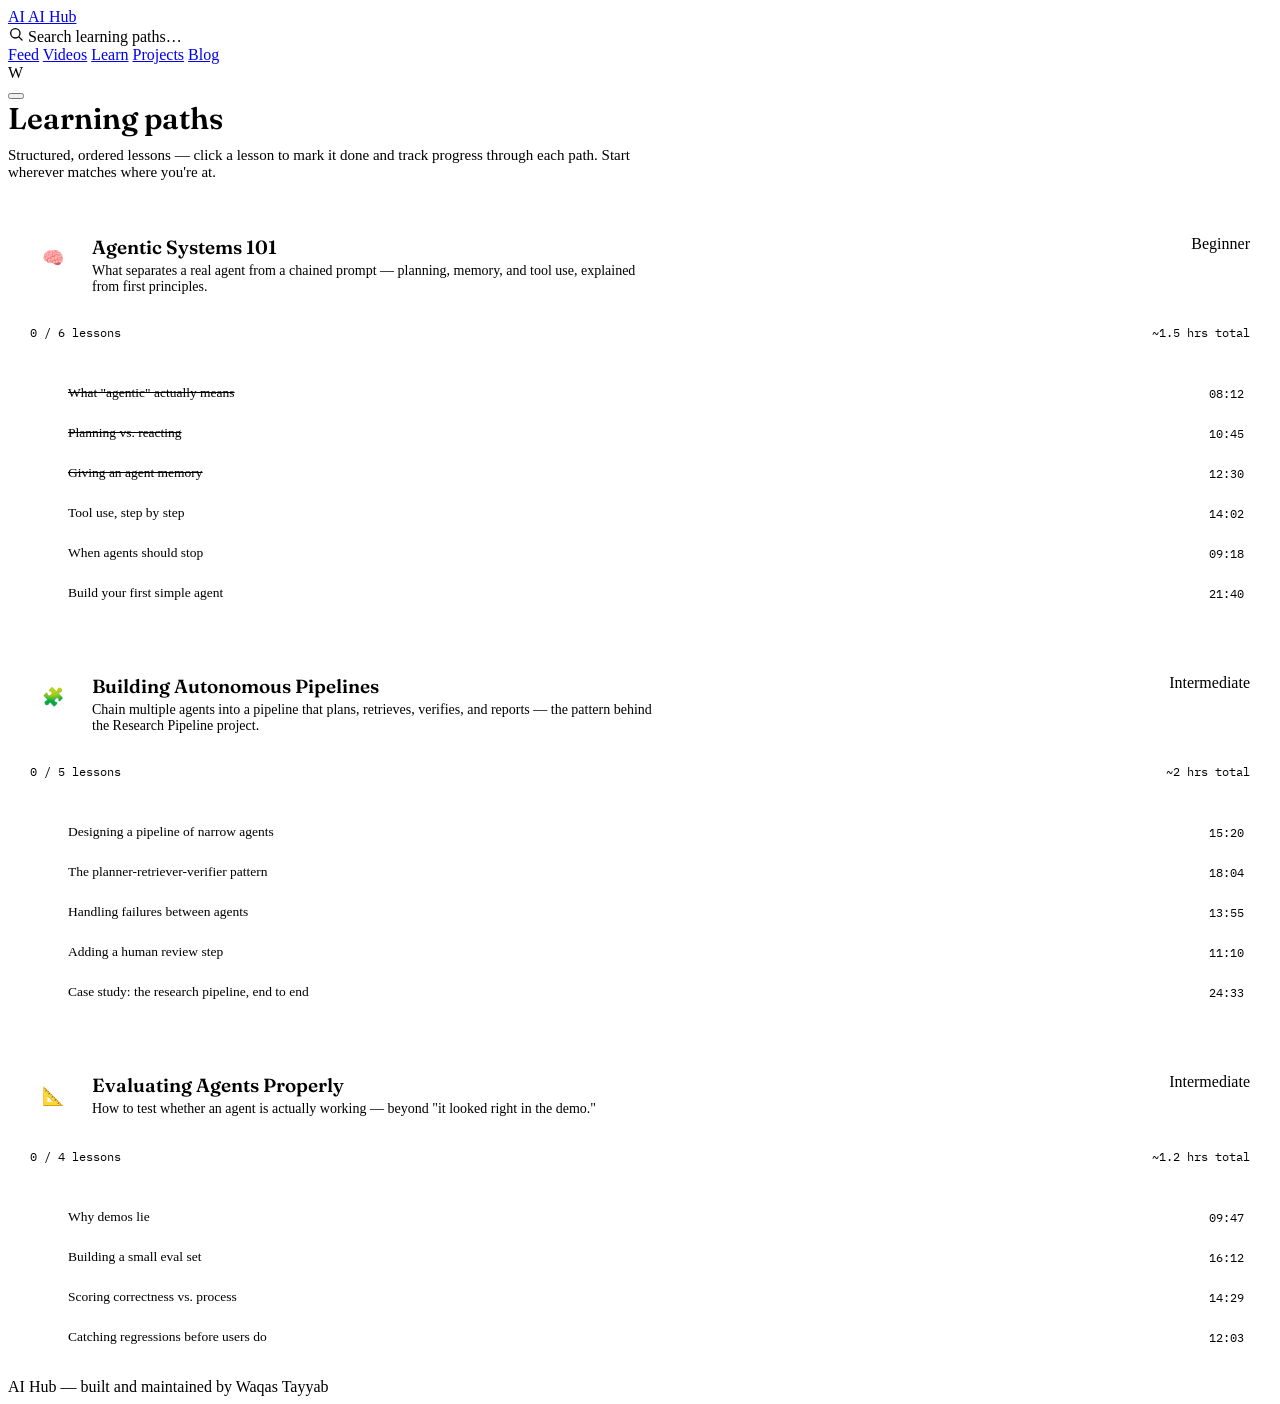
==== learning.html @ f6644a8f "Add files via upload" ====
<!DOCTYPE html>
<html lang="en">
<head>
<meta charset="UTF-8">
<meta name="viewport" content="width=device-width, initial-scale=1.0">
<title>AI Hub — Learning Paths</title>
<link rel="preconnect" href="https://fonts.googleapis.com">
<link href="https://fonts.googleapis.com/css2?family=Fraunces:wght@500;600;700&family=Inter:wght@400;500;600;700&family=IBM+Plex+Mono:wght@500;600&display=swap" rel="stylesheet">
<link rel="stylesheet" href="assets/style.css">
<style>
  .learn-hero{ max-width: 640px; margin-bottom: 32px; }
  .learn-hero h1{ font-family: 'Fraunces', serif; font-size: 30px; font-weight: 600; margin: 0 0 10px; }
  .learn-hero p{ color: var(--ink-soft); margin: 0; font-size: 15px; }

  .paths{ display: flex; flex-direction: column; gap: 18px; }
  .path-card{ padding: 22px; }
  .path-top{ display: flex; gap: 16px; align-items: flex-start; }
  .path-icon{
    width: 46px; height: 46px; border-radius: var(--radius-sm); flex-shrink: 0;
    display: flex; align-items: center; justify-content: center; color: #fff; font-size: 18px;
  }
  .path-title{ font-family: 'Fraunces', serif; font-weight: 600; font-size: 19px; }
  .path-desc{ color: var(--ink-soft); font-size: 14px; margin: 4px 0 0; max-width: 560px; }
  .path-level{ margin-left: auto; flex-shrink: 0; }

  .progress-track{
    height: 6px; border-radius: 999px; background: var(--border);
    margin-top: 16px; overflow: hidden;
  }
  .progress-fill{ height: 100%; background: var(--primary); border-radius: 999px; transition: width 0.25s ease; }
  .progress-row{ display: flex; justify-content: space-between; margin-top: 8px; }
  .progress-label{ font-size: 12px; color: var(--muted); font-family: 'IBM Plex Mono', monospace; }

  .lessons{
    margin-top: 18px; padding-top: 16px; border-top: 1px solid var(--border);
    display: flex; flex-direction: column; gap: 2px;
  }
  .lesson{
    display: flex; align-items: center; gap: 12px;
    padding: 9px 6px; border-radius: var(--radius-sm);
  }
  .lesson:hover{ background: var(--bg); }
  .lesson-check{
    width: 20px; height: 20px; border-radius: 50%; flex-shrink: 0;
    border: 2px solid var(--line); display: flex; align-items: center; justify-content: center;
    background: var(--surface);
  }
  .lesson-check.done{ background: var(--primary); border-color: var(--primary); }
  .lesson-check.done::after{ content: '✓'; color: #fff; font-size: 11px; font-weight: 700; }
  .lesson-title{ font-size: 13.5px; font-weight: 500; flex: 1; }
  .lesson-check.done ~ .lesson-title{ color: var(--muted); text-decoration: line-through; }
  .lesson-dur{ font-size: 11.5px; color: var(--muted); font-family: 'IBM Plex Mono', monospace; }

  @media (max-width: 640px){
    .path-top{ flex-wrap: wrap; }
    .path-level{ margin-left: 0; }
  }
</style>
</head>
<body>

<nav class="topnav">
  <div class="topnav-inner">
    <a href="index.html" class="brand"><span class="brand-mark">AI</span> AI Hub</a>
    <div class="nav-search">
      <svg width="16" height="16" viewBox="0 0 24 24" fill="none"><circle cx="11" cy="11" r="7" stroke="currentColor" stroke-width="2"/><path d="M21 21l-4.3-4.3" stroke="currentColor" stroke-width="2" stroke-linecap="round"/></svg>
      Search learning paths…
    </div>
    <div class="nav-links">
      <a href="index.html" class="nav-link">Feed</a>
      <a href="videos.html" class="nav-link">Videos</a>
      <a href="learning.html" class="nav-link active">Learn</a>
      <a href="projects.html" class="nav-link">Projects</a>
      <a href="blog.html" class="nav-link">Blog</a>
    </div>
    <div class="nav-avatar">W</div>
    <button class="nav-toggle" aria-label="Menu" aria-expanded="false"><span></span><span></span><span></span></button>
  </div>
</nav>

<main class="page">

  <div class="learn-hero">
    <h1>Learning paths</h1>
    <p>Structured, ordered lessons — click a lesson to mark it done and track progress through each path. Start wherever matches where you're at.</p>
  </div>

  <div class="paths">

    <!-- Path 1 -->
    <div class="card path-card">
      <div class="path-top">
        <div class="path-icon" style="background:linear-gradient(135deg,var(--primary),#3E9C86);">🧠</div>
        <div>
          <div class="path-title">Agentic Systems 101</div>
          <p class="path-desc">What separates a real agent from a chained prompt — planning, memory, and tool use, explained from first principles.</p>
        </div>
        <span class="tag" data-type="update" style="margin-left:auto;">Beginner</span>
      </div>
      <div class="progress-track"><div class="progress-fill" style="width:0%;"></div></div>
      <div class="progress-row"><span class="progress-label">0 / 6 lessons</span><span class="progress-label">~1.5 hrs total</span></div>
      <div class="lessons">
        <label class="lesson"><span class="lesson-check done"></span><span class="lesson-title">What "agentic" actually means</span><span class="lesson-dur">08:12</span></label>
        <label class="lesson"><span class="lesson-check done"></span><span class="lesson-title">Planning vs. reacting</span><span class="lesson-dur">10:45</span></label>
        <label class="lesson"><span class="lesson-check done"></span><span class="lesson-title">Giving an agent memory</span><span class="lesson-dur">12:30</span></label>
        <label class="lesson"><span class="lesson-check"></span><span class="lesson-title">Tool use, step by step</span><span class="lesson-dur">14:02</span></label>
        <label class="lesson"><span class="lesson-check"></span><span class="lesson-title">When agents should stop</span><span class="lesson-dur">09:18</span></label>
        <label class="lesson"><span class="lesson-check"></span><span class="lesson-title">Build your first simple agent</span><span class="lesson-dur">21:40</span></label>
      </div>
    </div>

    <!-- Path 2 -->
    <div class="card path-card">
      <div class="path-top">
        <div class="path-icon" style="background:linear-gradient(135deg,var(--indigo),#7C79C9);">🧩</div>
        <div>
          <div class="path-title">Building Autonomous Pipelines</div>
          <p class="path-desc">Chain multiple agents into a pipeline that plans, retrieves, verifies, and reports — the pattern behind the Research Pipeline project.</p>
        </div>
        <span class="tag" data-type="project" style="margin-left:auto;">Intermediate</span>
      </div>
      <div class="progress-track"><div class="progress-fill" style="width:0%;"></div></div>
      <div class="progress-row"><span class="progress-label">0 / 5 lessons</span><span class="progress-label">~2 hrs total</span></div>
      <div class="lessons">
        <label class="lesson"><span class="lesson-check"></span><span class="lesson-title">Designing a pipeline of narrow agents</span><span class="lesson-dur">15:20</span></label>
        <label class="lesson"><span class="lesson-check"></span><span class="lesson-title">The planner-retriever-verifier pattern</span><span class="lesson-dur">18:04</span></label>
        <label class="lesson"><span class="lesson-check"></span><span class="lesson-title">Handling failures between agents</span><span class="lesson-dur">13:55</span></label>
        <label class="lesson"><span class="lesson-check"></span><span class="lesson-title">Adding a human review step</span><span class="lesson-dur">11:10</span></label>
        <label class="lesson"><span class="lesson-check"></span><span class="lesson-title">Case study: the research pipeline, end to end</span><span class="lesson-dur">24:33</span></label>
      </div>
    </div>

    <!-- Path 3 -->
    <div class="card path-card">
      <div class="path-top">
        <div class="path-icon" style="background:linear-gradient(135deg,var(--amber),#E0A73A);">📐</div>
        <div>
          <div class="path-title">Evaluating Agents Properly</div>
          <p class="path-desc">How to test whether an agent is actually working — beyond "it looked right in the demo."</p>
        </div>
        <span class="tag" data-type="article" style="margin-left:auto;">Intermediate</span>
      </div>
      <div class="progress-track"><div class="progress-fill" style="width:0%;"></div></div>
      <div class="progress-row"><span class="progress-label">0 / 4 lessons</span><span class="progress-label">~1.2 hrs total</span></div>
      <div class="lessons">
        <label class="lesson"><span class="lesson-check"></span><span class="lesson-title">Why demos lie</span><span class="lesson-dur">09:47</span></label>
        <label class="lesson"><span class="lesson-check"></span><span class="lesson-title">Building a small eval set</span><span class="lesson-dur">16:12</span></label>
        <label class="lesson"><span class="lesson-check"></span><span class="lesson-title">Scoring correctness vs. process</span><span class="lesson-dur">14:29</span></label>
        <label class="lesson"><span class="lesson-check"></span><span class="lesson-title">Catching regressions before users do</span><span class="lesson-dur">12:03</span></label>
      </div>
    </div>

  </div>
</main>

<footer class="site-footer">AI Hub — built and maintained by Waqas Tayyab</footer>

<script src="assets/app.js"></script>
</body>
</html>
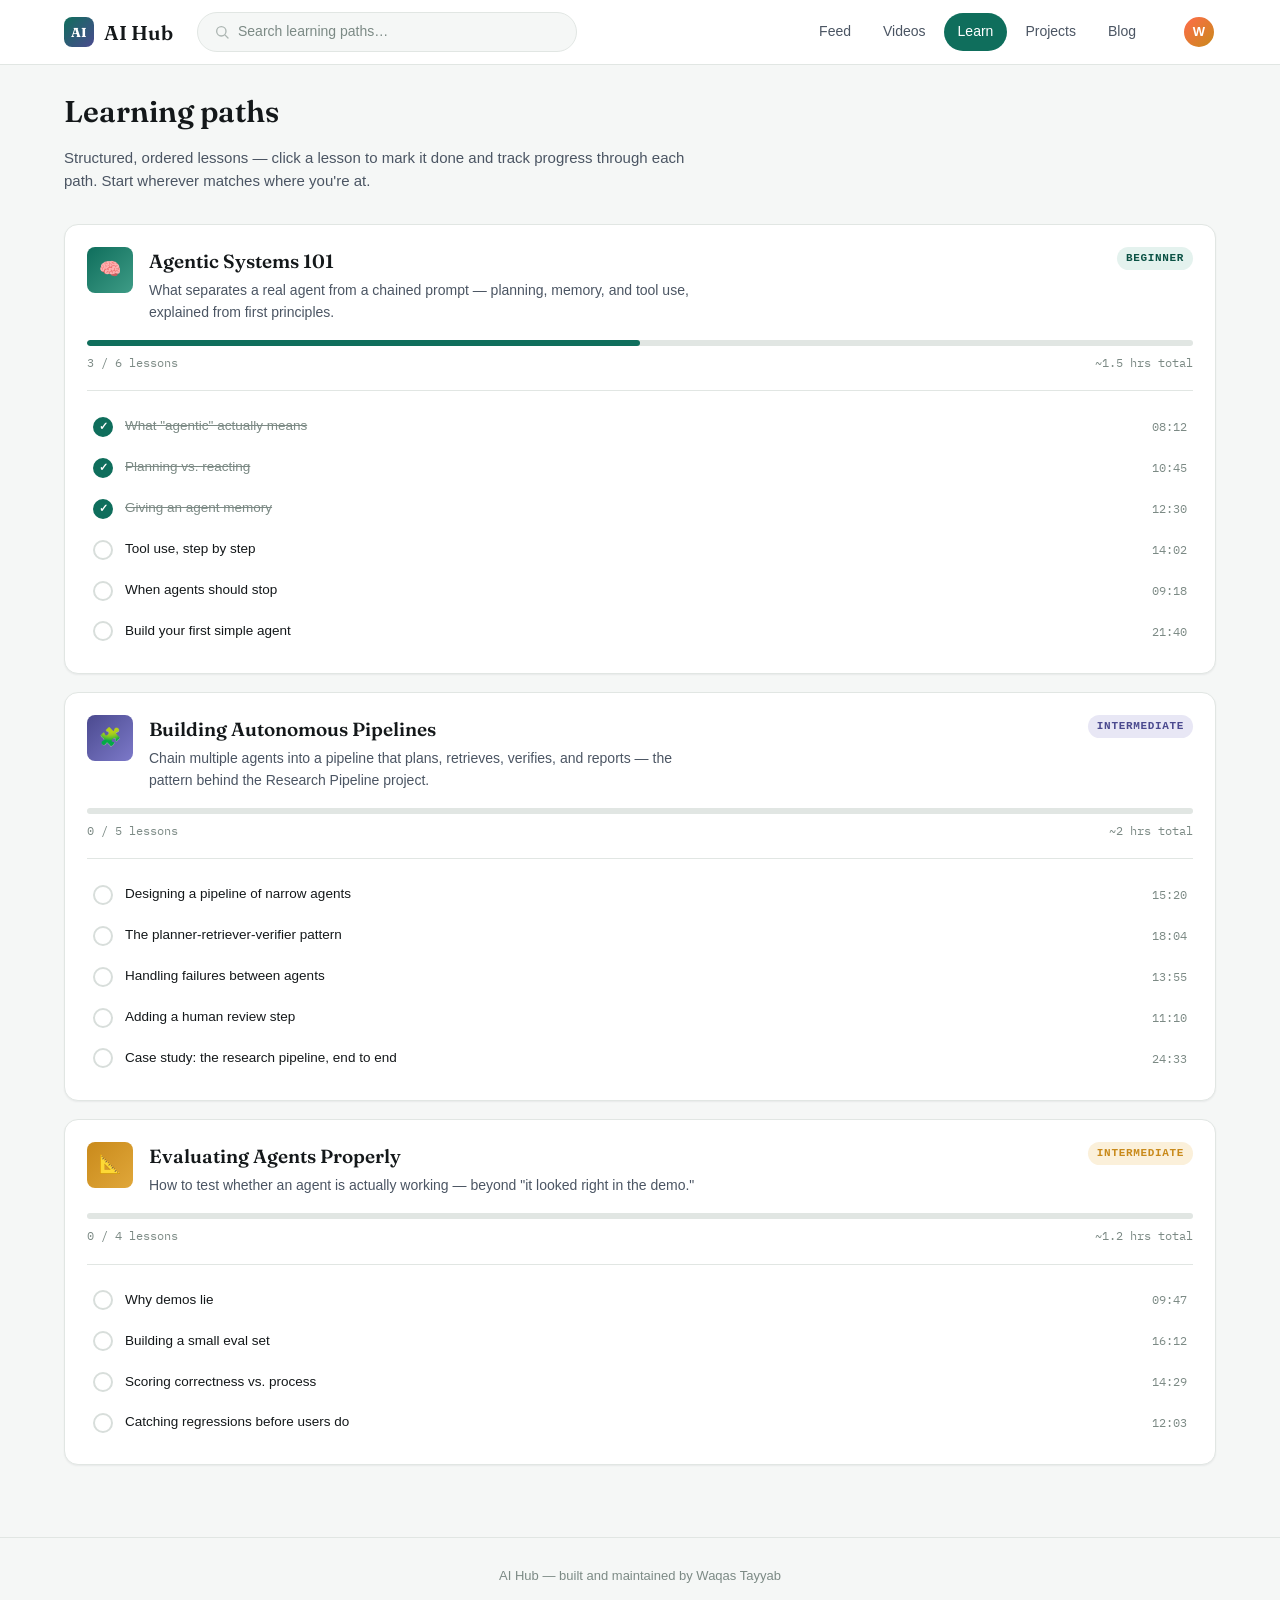
==== commit f6b29b07: "Add files via upload" ====
--- a/learning.html
+++ b/learning.html
@@ -6,7 +6,7 @@
 <title>AI Hub — Learning Paths</title>
 <link rel="preconnect" href="https://fonts.googleapis.com">
 <link href="https://fonts.googleapis.com/css2?family=Fraunces:wght@500;600;700&family=Inter:wght@400;500;600;700&family=IBM+Plex+Mono:wght@500;600&display=swap" rel="stylesheet">
-<link rel="stylesheet" href="assets/style.css">
+<link rel="stylesheet" href="css/style.css">
 <style>
   .learn-hero{ max-width: 640px; margin-bottom: 32px; }
   .learn-hero h1{ font-family: 'Fraunces', serif; font-size: 30px; font-weight: 600; margin: 0 0 10px; }
@@ -155,6 +155,6 @@
 
 <footer class="site-footer">AI Hub — built and maintained by Waqas Tayyab</footer>
 
-<script src="assets/app.js"></script>
+<script src="js/app.js"></script>
 </body>
 </html>
--- a/css/style.css
+++ b/css/style.css
@@ -0,0 +1,230 @@
+/* ============================================================
+   AI HUB — shared design system
+   Display: Fraunces (characterful serif, used sparingly)
+   Body:    Inter
+   Utility: IBM Plex Mono (timestamps, tags, meta data)
+   ============================================================ */
+
+:root{
+  --bg:        #F5F7F6;
+  --surface:   #FFFFFF;
+  --surface-2: #FBFCFB;
+  --border:    #E1E6E3;
+  --line:      #D8DEDB;
+
+  --ink:       #14181A;
+  --ink-soft:  #4B5563;
+  --muted:     #7C8A85;
+
+  --primary:      #0F6E5C;
+  --primary-dark: #0B5245;
+  --primary-soft: #E4F2EE;
+
+  --accent:      #FF6B4A;
+  --accent-soft: #FFE9E2;
+
+  --indigo:      #4B4A8F;
+  --indigo-soft: #E8E7F5;
+
+  --amber:       #C98A1B;
+  --amber-soft:  #FBF0DA;
+
+  --radius-sm: 8px;
+  --radius-md: 14px;
+  --radius-lg: 20px;
+
+  --shadow-sm: 0 1px 2px rgba(20,24,26,0.06);
+  --shadow-md: 0 6px 20px rgba(20,24,26,0.08);
+
+  --max-width: 1200px;
+}
+
+*{ box-sizing: border-box; }
+html{ scroll-behavior: smooth; }
+body{
+  margin: 0;
+  background: var(--bg);
+  color: var(--ink);
+  font-family: 'Inter', -apple-system, BlinkMacSystemFont, sans-serif;
+  font-size: 15px;
+  line-height: 1.55;
+  -webkit-font-smoothing: antialiased;
+}
+img{ max-width: 100%; display: block; }
+a{ color: inherit; text-decoration: none; }
+button{ font-family: inherit; cursor: pointer; }
+ul{ list-style: none; margin: 0; padding: 0; }
+
+.serif{ font-family: 'Fraunces', serif; }
+.mono{ font-family: 'IBM Plex Mono', monospace; letter-spacing: 0.01em; }
+
+@media (prefers-reduced-motion: reduce){
+  *{ animation-duration: 0.001ms !important; transition-duration: 0.001ms !important; }
+}
+
+:focus-visible{
+  outline: 2px solid var(--primary);
+  outline-offset: 2px;
+}
+
+/* ---------- Top nav ---------- */
+.topnav{
+  position: sticky; top: 0; z-index: 50;
+  background: rgba(255,255,255,0.92);
+  backdrop-filter: blur(10px);
+  border-bottom: 1px solid var(--border);
+}
+.topnav-inner{
+  max-width: var(--max-width);
+  margin: 0 auto;
+  padding: 0 24px;
+  height: 64px;
+  display: flex; align-items: center; gap: 24px;
+}
+.brand{
+  display: flex; align-items: center; gap: 10px;
+  font-family: 'Fraunces', serif;
+  font-weight: 600;
+  font-size: 20px;
+  color: var(--ink);
+  flex-shrink: 0;
+}
+.brand-mark{
+  width: 30px; height: 30px; border-radius: 8px;
+  background: linear-gradient(135deg, var(--primary), var(--indigo));
+  display: flex; align-items: center; justify-content: center;
+  color: #fff; font-size: 13px; font-weight: 700;
+}
+.nav-search{
+  flex: 1; max-width: 380px;
+  display: flex; align-items: center; gap: 8px;
+  background: var(--bg);
+  border: 1px solid var(--border);
+  border-radius: 999px;
+  padding: 8px 16px;
+  color: var(--muted);
+  font-size: 14px;
+}
+.nav-search svg{ flex-shrink: 0; opacity: 0.6; }
+.nav-links{
+  display: flex; align-items: center; gap: 4px;
+  margin-left: auto;
+}
+.nav-link{
+  padding: 8px 14px;
+  border-radius: 999px;
+  font-size: 14px;
+  font-weight: 500;
+  color: var(--ink-soft);
+  transition: background 0.15s, color 0.15s;
+}
+.nav-link:hover{ background: var(--primary-soft); color: var(--primary-dark); }
+.nav-link.active{ background: var(--primary); color: #fff; }
+.nav-avatar{
+  width: 34px; height: 34px; border-radius: 50%;
+  background: linear-gradient(135deg, var(--accent), var(--amber));
+  display: flex; align-items: center; justify-content: center;
+  color: #fff; font-weight: 700; font-size: 13px;
+  margin-left: 8px; flex-shrink: 0;
+  border: 2px solid var(--surface);
+}
+.nav-toggle{
+  display: none;
+  background: none; border: none;
+  width: 36px; height: 36px;
+}
+.nav-toggle span{
+  display: block; width: 20px; height: 2px; background: var(--ink);
+  margin: 4px auto; border-radius: 2px;
+}
+
+/* ---------- Page shell ---------- */
+.page{
+  max-width: var(--max-width);
+  margin: 0 auto;
+  padding: 24px;
+}
+
+/* ---------- Cards ---------- */
+.card{
+  background: var(--surface);
+  border: 1px solid var(--border);
+  border-radius: var(--radius-md);
+  box-shadow: var(--shadow-sm);
+}
+.card-pad{ padding: 20px; }
+
+/* ---------- Signal strip: signature element ----------
+   Every content unit (post, video, lesson) carries a left-edge
+   "signal" — a colored strip + broadcast icon that encodes its
+   type, echoing the idea of agents broadcasting updates. */
+.signal{
+  position: relative;
+  padding-left: 18px;
+  border-left: 3px solid var(--line);
+  border-radius: 2px;
+}
+.signal[data-type="update"]{ border-left-color: var(--primary); }
+.signal[data-type="project"]{ border-left-color: var(--indigo); }
+.signal[data-type="article"]{ border-left-color: var(--amber); }
+.signal[data-type="video"]{ border-left-color: var(--accent); }
+
+.tag{
+  display: inline-flex; align-items: center; gap: 6px;
+  font-family: 'IBM Plex Mono', monospace;
+  font-size: 11px; text-transform: uppercase; letter-spacing: 0.06em;
+  padding: 3px 9px; border-radius: 999px;
+  font-weight: 600;
+}
+.tag[data-type="update"]{ background: var(--primary-soft); color: var(--primary-dark); }
+.tag[data-type="project"]{ background: var(--indigo-soft); color: var(--indigo); }
+.tag[data-type="article"]{ background: var(--amber-soft); color: var(--amber); }
+.tag[data-type="video"]{ background: var(--accent-soft); color: var(--accent); }
+
+.tag-dot{ width: 6px; height: 6px; border-radius: 50%; background: currentColor; }
+
+/* ---------- Buttons ---------- */
+.btn{
+  display: inline-flex; align-items: center; justify-content: center; gap: 6px;
+  padding: 9px 18px;
+  border-radius: 999px;
+  font-size: 14px; font-weight: 600;
+  border: 1px solid transparent;
+  transition: transform 0.1s, background 0.15s, border-color 0.15s;
+}
+.btn:active{ transform: scale(0.97); }
+.btn-primary{ background: var(--primary); color: #fff; }
+.btn-primary:hover{ background: var(--primary-dark); }
+.btn-ghost{ background: var(--surface); color: var(--ink-soft); border-color: var(--border); }
+.btn-ghost:hover{ border-color: var(--primary); color: var(--primary-dark); }
+.btn-sm{ padding: 6px 14px; font-size: 13px; }
+
+/* ---------- Avatars ---------- */
+.avatar{
+  border-radius: 50%;
+  display: flex; align-items: center; justify-content: center;
+  color: #fff; font-weight: 700; flex-shrink: 0;
+  background: linear-gradient(135deg, var(--primary), var(--indigo));
+}
+.avatar.online::after{
+  content: ''; display: block; width: 9px; height: 9px; border-radius: 50%;
+  background: #2FB86E; border: 2px solid var(--surface);
+  transform: translate(70%, 70%);
+}
+
+/* ---------- Footer ---------- */
+.site-footer{
+  border-top: 1px solid var(--border);
+  margin-top: 48px;
+  padding: 28px 24px;
+  text-align: center;
+  color: var(--muted);
+  font-size: 13px;
+}
+
+/* ---------- Responsive ---------- */
+@media (max-width: 860px){
+  .nav-search{ display: none; }
+  .nav-links{ display: none; }
+  .nav-toggle{ display: block; margin-left: auto; }
+}
